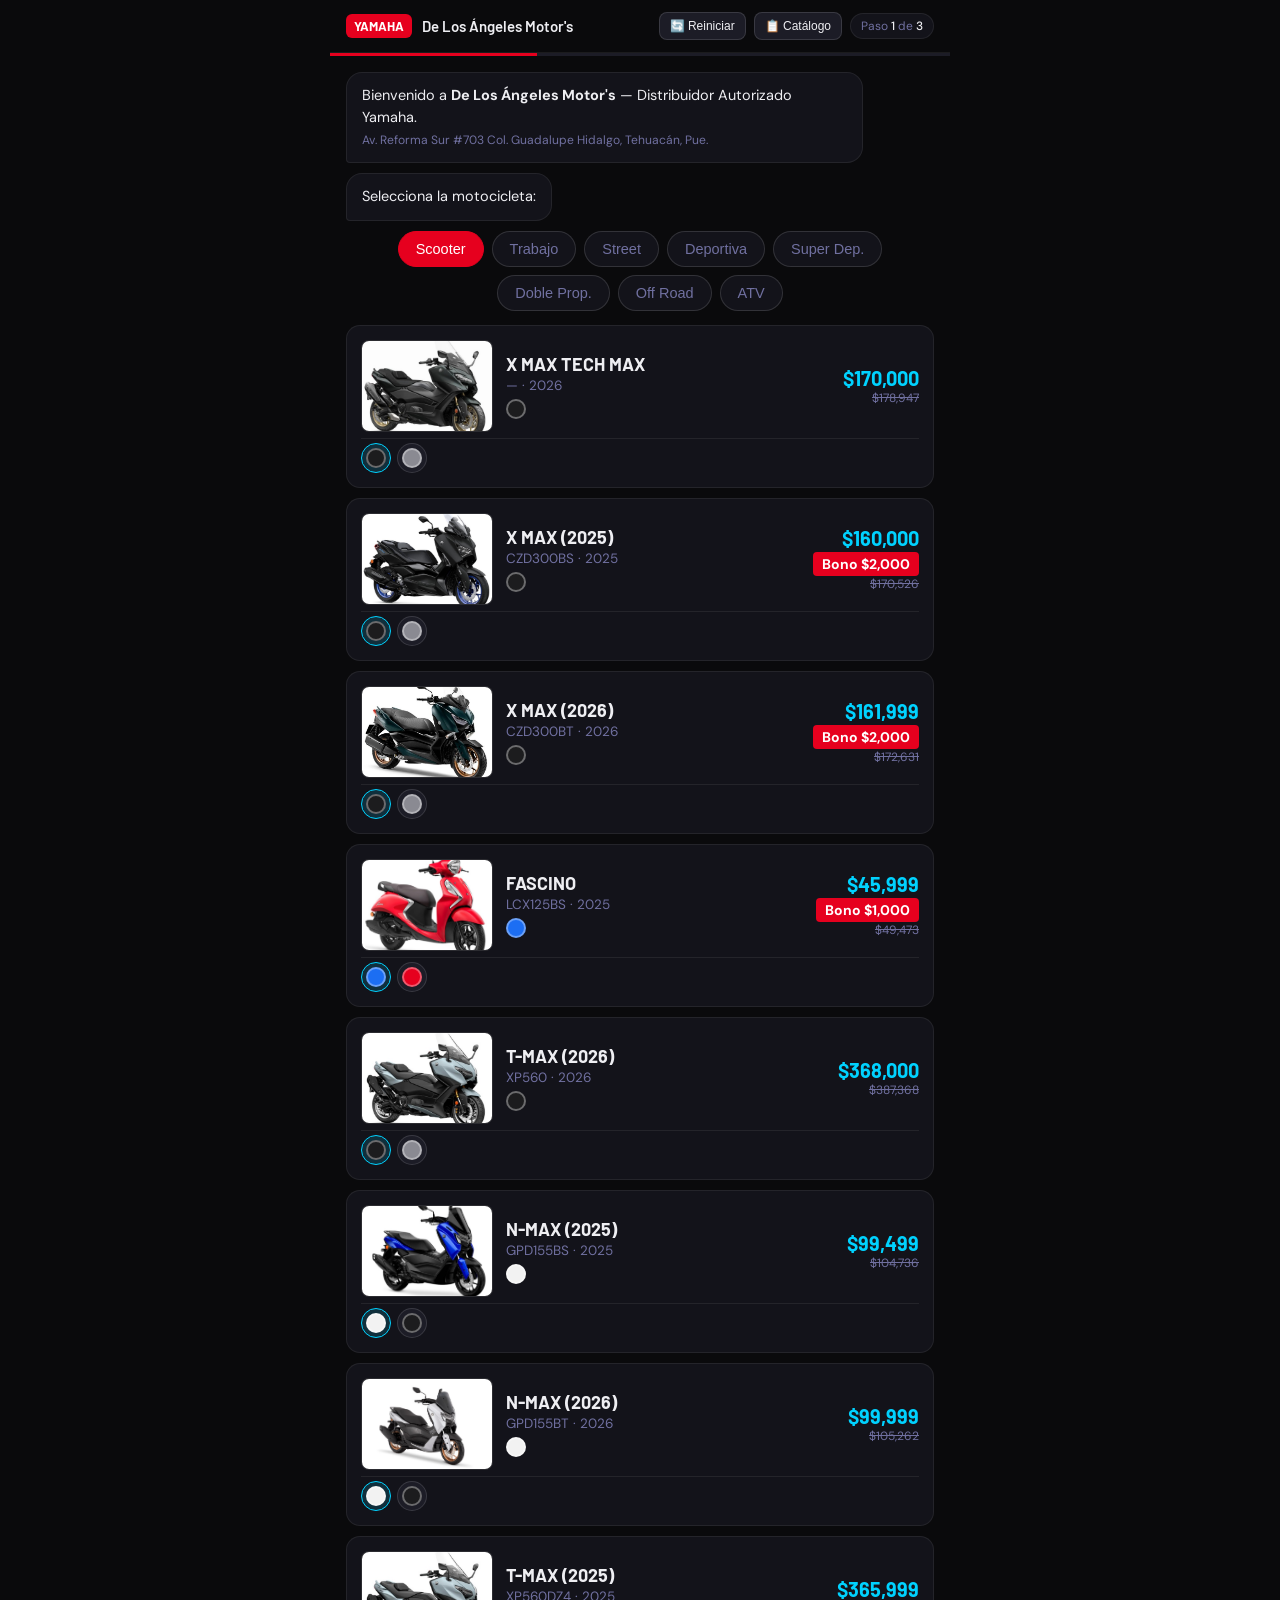
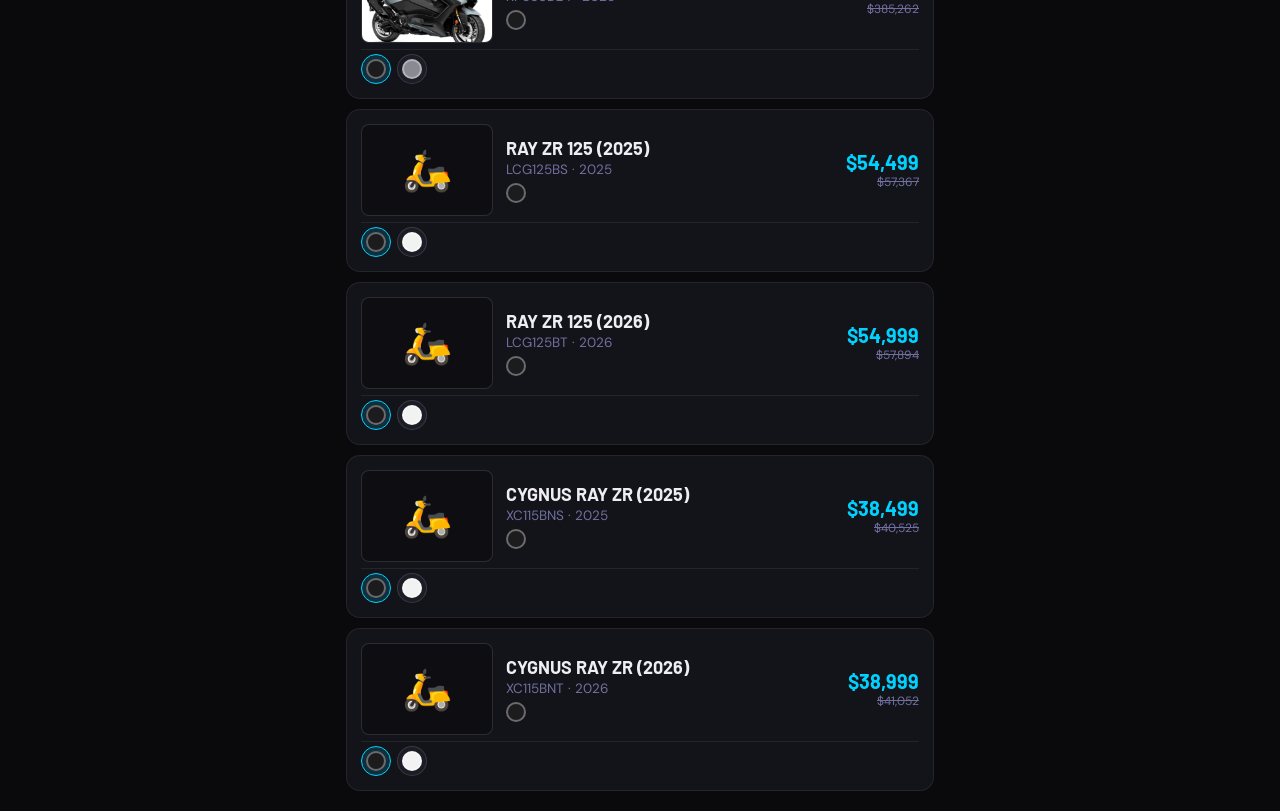
==== index.html @ f046352e "Add files via upload" ====
<!DOCTYPE html>
<html lang="es">
<head>
  <meta charset="UTF-8">
  <meta name="viewport" content="width=device-width, initial-scale=1.0, maximum-scale=1.0">
  <title>Yamaha — De Los Ángeles Motor's</title>
  <link href="https://fonts.googleapis.com/css2?family=DM+Sans:ital,wght@0,300;0,400;0,500;0,600;1,400&family=Barlow:wght@500;600;700;800&display=swap" rel="stylesheet">
  <link rel="stylesheet" href="css/estilos.css">
</head>
<body>
<div id="app">
  <div class="header">
    <div class="logo-wrap">
      <div class="logo-y">YAMAHA</div>
      <div class="logo-text">De Los Ángeles Motor's</div>
    </div>
    <div class="header-actions">
      <button class="btn-icon" onclick="reiniciar()" title="Reiniciar cotización">🔄 Reiniciar</button>
      <button class="btn-icon" onclick="abrirCatalogo()" title="Catálogo (próximamente)">📋 Catálogo</button>
      <div class="step-pill">Paso <span id="stepLabel">1</span> de <span id="stepTotal">3</span></div>
    </div>
  </div>
  <div class="progress-bar-wrap"><div class="progress-bar" id="progressBar" style="width:33%"></div></div>
  <div class="chat" id="chat"></div>
  <div class="input-area" id="inputArea" style="display:none">
    <div class="input-wrap">
      <input type="text" id="userInput" placeholder="Escribe aquí..." autocomplete="off">
    </div>
    <button class="send-btn" onclick="handleSend()">
      <svg viewBox="0 0 24 24"><path d="M2 21l21-9L2 3v7l15 2-15 2z"/></svg>
    </button>
  </div>
</div>

<!-- MODAL DE IMPRESIÓN -->
<div class="modal-overlay" id="modalImpresion">
  <div class="modal-container">
    <div class="modal-head">
      <div class="modal-title">Previsualización de Cotización</div>
      <button class="modal-close" onclick="cerrarModal('modalImpresion')">✕</button>
    </div>
    <div class="modal-body" id="printAreaContainer"></div>
    <div class="modal-actions">
      <button class="btn-primary" onclick="ejecutarImpresion()">🖨️ Imprimir</button>
      <button class="btn-primary btn-secondary" onclick="compartirDoc()">📲 Compartir</button>
    </div>
  </div>
</div>

<!-- SCRIPTS (en el orden correcto) -->
<script src="js/datos.js"></script>
<script src="js/funciones.js"></script>
<script src="js/vista.js"></script>
<script src="js/impresion.js"></script>
<script src="js/flujo.js"></script>

</body>
</html>
---- css/estilos.css ----
/* ═══════════════════════════════════════════════
   ESTILOS.CSS — De Los Ángeles Motor's Yamaha
   (con colores, bonos, tarjetas mejoradas)
   ═══════════════════════════════════════════════ */

:root {
  --bg: #0a0a0c;
  --surface: #13131a;
  --surface2: #1c1c26;
  --border: rgba(255, 255, 255, 0.07);
  --border2: rgba(255, 255, 255, 0.13);
  --accent: #1c6ef3;
  --yamaha-red: #e6001e;
  --green: #00d2ff;
  --green-soft: rgba(0, 210, 255, 0.12);
  --text: #eeeef2;
  --muted: #7070a0;
  --r: 14px;
  --max-width: 620px; /* Ensanchado para aprovechar mejor el tamaño de letra */
}

* {
  box-sizing: border-box;
  margin: 0;
  padding: 0;
  -webkit-tap-highlight-color: transparent;
}

body {
  font-family: 'DM Sans', sans-serif;
  background: var(--bg);
  color: var(--text);
  min-height: 100vh;
  display: flex;
  justify-content: center;
}

#app {
  width: 100%;
  max-width: var(--max-width);
  min-height: 100vh;
  display: flex;
  flex-direction: column;
  position: relative;
}

/* ── HEADER ── */
.header {
  padding: 12px 16px;
  display: flex;
  align-items: center;
  justify-content: space-between;
  background: var(--bg);
  border-bottom: 1px solid var(--border);
  position: sticky;
  top: 0;
  z-index: 20;
}

.logo-wrap {
  display: flex;
  align-items: center;
  gap: 10px;
}

.logo-y {
  background: var(--yamaha-red);
  color: white;
  font-family: 'Barlow', sans-serif;
  font-weight: 700;
  font-size: 13px;
  padding: 4px 8px;
  border-radius: 6px;
}

.logo-text {
  font-family: 'Barlow', sans-serif;
  font-weight: 600;
  font-size: 15px;
}

.header-actions {
  display: flex;
  align-items: center;
  gap: 8px;
}

.btn-icon {
  background: var(--surface2);
  border: 1px solid var(--border2);
  color: var(--text);
  border-radius: 8px;
  padding: 6px 10px;
  font-size: 12px;
  cursor: pointer;
  transition: all 0.15s;
}
.btn-icon:hover {
  border-color: var(--yamaha-red);
}

.step-pill {
  font-size: 12px;
  color: var(--muted);
  background: var(--surface);
  border: 1px solid var(--border);
  border-radius: 20px;
  padding: 4px 10px;
}
.step-pill span {
  color: var(--text);
  font-weight: 500;
}

.progress-bar-wrap {
  height: 3px;
  background: var(--surface2);
}
.progress-bar {
  height: 100%;
  background: var(--yamaha-red);
  transition: width 0.4s ease;
}

/* ── CHAT Y BURBUJAS ── */
.chat {
  flex: 1;
  padding: 16px;
  display: flex;
  flex-direction: column;
  gap: 10px;
  overflow-y: auto;
  padding-bottom: 20px;
}

.bubble {
  max-width: 88%;
  padding: 12px 15px;
  border-radius: 16px;
  font-size: 14.5px;
  line-height: 1.5;
  animation: pop 0.2s cubic-bezier(0.34, 1.56, 0.64, 1) both;
}

@keyframes pop {
  from {
    opacity: 0;
    transform: scale(0.92) translateY(6px);
  }
  to {
    opacity: 1;
    transform: none;
  }
}

.bubble.agent {
  background: var(--surface);
  border: 1px solid var(--border);
  border-bottom-left-radius: 4px;
  align-self: flex-start;
}
.bubble.user {
  background: var(--accent);
  color: #fff;
  border-bottom-right-radius: 4px;
  align-self: flex-end;
}
.bubble.sys {
  background: transparent;
  border: 1px solid var(--border);
  color: var(--muted);
  font-size: 12px;
  text-align: center;
  align-self: center;
  border-radius: 8px;
  padding: 5px 12px;
  max-width: 92%;
}

/* ── ANIMACIÓN DE ESCRITURA ── */
.typing {
  display: flex;
  gap: 4px;
  align-items: center;
  padding: 10px 14px;
  background: var(--surface);
  border: 1px solid var(--border);
  border-radius: 16px;
  border-bottom-left-radius: 4px;
  width: fit-content;
}
.typing span {
  width: 5px;
  height: 5px;
  background: var(--muted);
  border-radius: 50%;
  animation: tb 1.2s ease infinite;
}
.typing span:nth-child(2) {
  animation-delay: 0.2s;
}
.typing span:nth-child(3) {
  animation-delay: 0.4s;
}
@keyframes tb {
  0%,
  60%,
  100% {
    transform: translateY(0);
  }
  30% {
    transform: translateY(-5px);
  }
}

/* ── WIDGETS ── */
.widget {
  width: 100%;
  animation: pop 0.25s ease both;
}

/* ── CATÁLOGO / CATEGORÍAS ── */
.cat-scroll {
  display: flex;
  flex-wrap: wrap;
  justify-content: center;
  gap: 8px;
  padding-bottom: 4px;
}

.cat-btn {
  flex: 0 0 auto;
  padding: 9px 17px;
  border-radius: 20px;
  font-size: 14.5px;
  font-weight: 500;
  border: 1px solid var(--border2);
  background: var(--surface);
  color: var(--muted);
  cursor: pointer;
  transition: all 0.15s;
  white-space: nowrap;
}
.cat-btn.active {
  background: var(--yamaha-red);
  border-color: var(--yamaha-red);
  color: #fff;
}
.cat-btn:hover {
  border-color: var(--accent);
}

/* ── LISTA DE MOTOS (1 columna, tarjetas horizontales) ── */
.moto-list {
  display: flex;
  flex-direction: column;
  gap: 10px;
  margin-top: 10px;
}

/* ── TARJETA DE MOTOCICLETA ── */
.moto-card {
  background: var(--surface);
  border: 1px solid var(--border);
  border-radius: var(--r);
  padding: 14px;
  cursor: pointer;
  transition: all 0.15s;
  position: relative;
  overflow: hidden;
}
.moto-card:hover {
  border-color: var(--green);
}
.moto-card:active {
  border-color: var(--green);
  transform: scale(0.99);
}
.moto-card.selected {
  border-color: var(--yamaha-red);
  background: rgba(230, 0, 30, 0.08);
}

/* Cabecera de la tarjeta (imagen + info + precio) */
.moto-card-header {
  display: flex;
  align-items: center;
  gap: 13px;
}

.moto-img-container {
  width: 132px;
  height: 92px;
  border-radius: 8px;
  background: #0d0d12;
  display: flex;
  align-items: center;
  justify-content: center;
  overflow: hidden;
  flex-shrink: 0;
  border: 1px solid var(--border2);
}
.moto-img-container img {
  width: 100%;
  height: 100%;
  object-fit: cover;
  object-position: center;
}
.moto-icon-fallback {
  font-size: 40px;
}

.moto-body {
  flex: 1;
  min-width: 0;
}
.moto-name {
  font-family: 'Barlow', sans-serif;
  font-weight: 700;
  font-size: 18px;
  color: var(--text);
  white-space: nowrap;
  overflow: hidden;
  text-overflow: ellipsis;
}
.moto-sub {
  font-size: 13.5px;
  color: var(--muted);
  margin-top: 2px;
}

.moto-price-col {
  display: flex;
  flex-direction: column;
  align-items: flex-end;
  flex-shrink: 0;
}
.moto-price {
  font-family: 'Barlow', sans-serif;
  font-weight: 700;
  font-size: 20px;
  color: var(--green) !important;
}
.moto-price-orig {
  font-size: 12px;
  color: var(--muted);
  text-decoration: line-through;
}
.bono-tag {
  font-size: 14px;
  color: #ffffff;
  background: var(--yamaha-red);
  padding: 3px 9px;
  border-radius: 4px;
  font-weight: 700;
  margin-top: 2px;
  white-space: nowrap;
  display: inline-block;
}

/* ── SELECTOR DE COLORES ── */
.color-pills {
  display: flex;
  gap: 6px;
  align-items: center;
  flex-wrap: wrap;
  padding-top: 4px;
  border-top: 1px solid var(--border);
  margin-top: 6px;
}
.color-pill {
  padding: 4px;
  border-radius: 50%;
  background: var(--surface2);
  border: 1px solid var(--border2);
  cursor: pointer;
  transition: all 0.12s;
  display: inline-flex;
  align-items: center;
  justify-content: center;
}
.color-pill.active {
  background: rgba(0, 210, 255, 0.15);
  color: var(--green);
  border-color: var(--green);
  font-weight: 600;
}

/* ── OPCIONES (botones grandes) ── */
.opts {
  display: flex;
  flex-direction: column;
  gap: 8px;
}
.opt-btn {
  background: var(--surface);
  border: 1px solid var(--border2);
  border-radius: var(--r);
  padding: 13px 15px;
  color: var(--text);
  font-size: 14.5px;
  cursor: pointer;
  display: flex;
  align-items: center;
  gap: 10px;
  text-align: left;
  transition: all 0.15s;
}
.opt-btn:hover {
  border-color: var(--accent);
}
.opt-btn:active {
  background: var(--surface2);
}
.opt-btn:disabled {
  opacity: 0.4;
  pointer-events: none;
}
.opt-icon {
  font-size: 18px;
  width: 34px;
  height: 34px;
  background: var(--surface2);
  border-radius: 8px;
  display: flex;
  align-items: center;
  justify-content: center;
  flex-shrink: 0;
}

/* ── COTIZACIÓN (resumen) ── */
.cot {
  background: var(--surface);
  border: 1px solid var(--border);
  border-radius: var(--r);
  overflow: hidden;
}
.cot-head {
  background: var(--yamaha-red);
  padding: 10px 14px;
  font-family: 'Barlow', sans-serif;
  font-weight: 600;
  font-size: 15px;
}
.cot-body {
  padding: 10px 14px;
}
.cot-row {
  display: flex;
  justify-content: space-between;
  align-items: center;
  padding: 7px 0;
  border-bottom: 1px solid var(--border);
  font-size: 13.5px;
}
.cot-row:last-child {
  border-bottom: none;
}
.cot-label {
  color: var(--muted);
}
.cot-val {
  font-weight: 500;
}
.cot-val.green {
  color: var(--green) !important;
}
.cot-val.blue {
  color: #60a5fa;
}

/* ── FORMULARIO / CAMPOS ── */
.field-wrap {
  background: var(--surface);
  border: 1px solid var(--border2);
  border-radius: var(--r);
  padding: 12px 14px;
  display: flex;
  flex-direction: column;
  gap: 10px;
}
.field-item {
  display: flex;
  flex-direction: column;
  gap: 4px;
}
.field-label {
  font-size: 11px;
  color: var(--muted);
  text-transform: uppercase;
  letter-spacing: 0.5px;
}
.field-input {
  background: var(--surface2);
  border: 1px solid var(--border2);
  border-radius: 8px;
  padding: 8px 10px;
  color: var(--text);
  font-size: 14.5px;
  outline: none;
  width: 100%;
}
.field-input:focus {
  border-color: var(--accent);
}

/* ── BOTÓN PRIMARIO ── */
.btn-primary {
  width: 100%;
  background: var(--yamaha-red);
  color: white;
  border: none;
  border-radius: var(--r);
  padding: 13px;
  font-size: 15px;
  font-weight: 500;
  cursor: pointer;
  transition: all 0.15s;
}
.btn-primary:active {
  opacity: 0.85;
  transform: scale(0.99);
}
.btn-secondary {
  background: var(--surface2) !important;
  color: var(--text) !important;
  border: 1px solid var(--border2) !important;
}

/* ── INPUT DE TEXTO ── */
.input-area {
  padding: 10px 14px 20px;
  background: var(--bg);
  border-top: 1px solid var(--border);
  display: flex;
  gap: 8px;
  align-items: center;
}
.input-wrap {
  flex: 1;
  background: var(--surface);
  border: 1px solid var(--border2);
  border-radius: 24px;
  display: flex;
  align-items: center;
  padding: 8px 14px;
}
.input-wrap input {
  flex: 1;
  background: none;
  border: none;
  outline: none;
  color: var(--text);
  font-size: 13px;
}
.send-btn {
  width: 36px;
  height: 36px;
  border-radius: 50%;
  background: var(--yamaha-red);
  border: none;
  cursor: pointer;
  display: flex;
  align-items: center;
  justify-content: center;
  flex-shrink: 0;
}
.send-btn svg {
  width: 15px;
  height: 15px;
  fill: white;
}

/* ── MODAL ── */
.modal-overlay {
  position: fixed;
  inset: 0;
  background: rgba(0, 0, 0, 0.85);
  backdrop-filter: blur(4px);
  z-index: 999;
  display: none;
  align-items: center;
  justify-content: center;
  padding: 12px;
}
.modal-overlay.active {
  display: flex;
}
.modal-container {
  background: var(--surface);
  border: 1px solid var(--border2);
  border-radius: 16px;
  width: 100%;
  max-width: 540px;
  max-height: 92vh;
  display: flex;
  flex-direction: column;
  overflow: hidden;
}
.modal-head {
  padding: 12px 16px;
  border-bottom: 1px solid var(--border);
  display: flex;
  justify-content: space-between;
  align-items: center;
}
.modal-title {
  font-family: 'Barlow', sans-serif;
  font-weight: 600;
  font-size: 15px;
}
.modal-close {
  background: none;
  border: none;
  color: var(--muted);
  font-size: 20px;
  cursor: pointer;
}
.modal-body {
  padding: 14px;
  overflow-y: auto;
  flex: 1;
}
.modal-actions {
  padding: 10px 14px;
  border-top: 1px solid var(--border);
  display: flex;
  gap: 8px;
}

/* ── HOJA DE IMPRESIÓN (tamaño carta) ── */
.print-paper {
  background: white;
  color: #111;
  padding: 12mm 18mm;
  margin: 0 auto;
  width: 100%;
  max-width: 216mm;
  font-family: Arial, Helvetica, sans-serif;
  box-sizing: border-box;
  border-radius: 4px;
  font-size: 9pt;
  line-height: 1.4;
}

/* Estilos para la impresión */
@page {
  size: letter portrait;
  margin: 1.2cm 1.8cm;
}
@media print {
  body {
    background: white !important;
    color: black !important;
  }
  #app,
  .modal-overlay .modal-head,
  .modal-actions,
  .input-area {
    display: none !important;
  }
  .modal-overlay {
    position: static !important;
    inset: auto !important;
    background: none !important;
    display: block !important;
    padding: 0 !important;
  }
  .modal-container {
    border: none !important;
    max-width: 100% !important;
    max-height: none !important;
    border-radius: 0 !important;
    overflow: visible !important;
  }
  .modal-body {
    padding: 0 !important;
    overflow: visible !important;
  }
  .print-paper {
    width: 100% !important;
    max-width: 100% !important;
    padding: 0 !important;
    margin: 0 !important;
    max-height: 255mm !important;
    overflow: hidden !important;
    page-break-after: avoid !important;
    page-break-inside: avoid !important;
  }
}
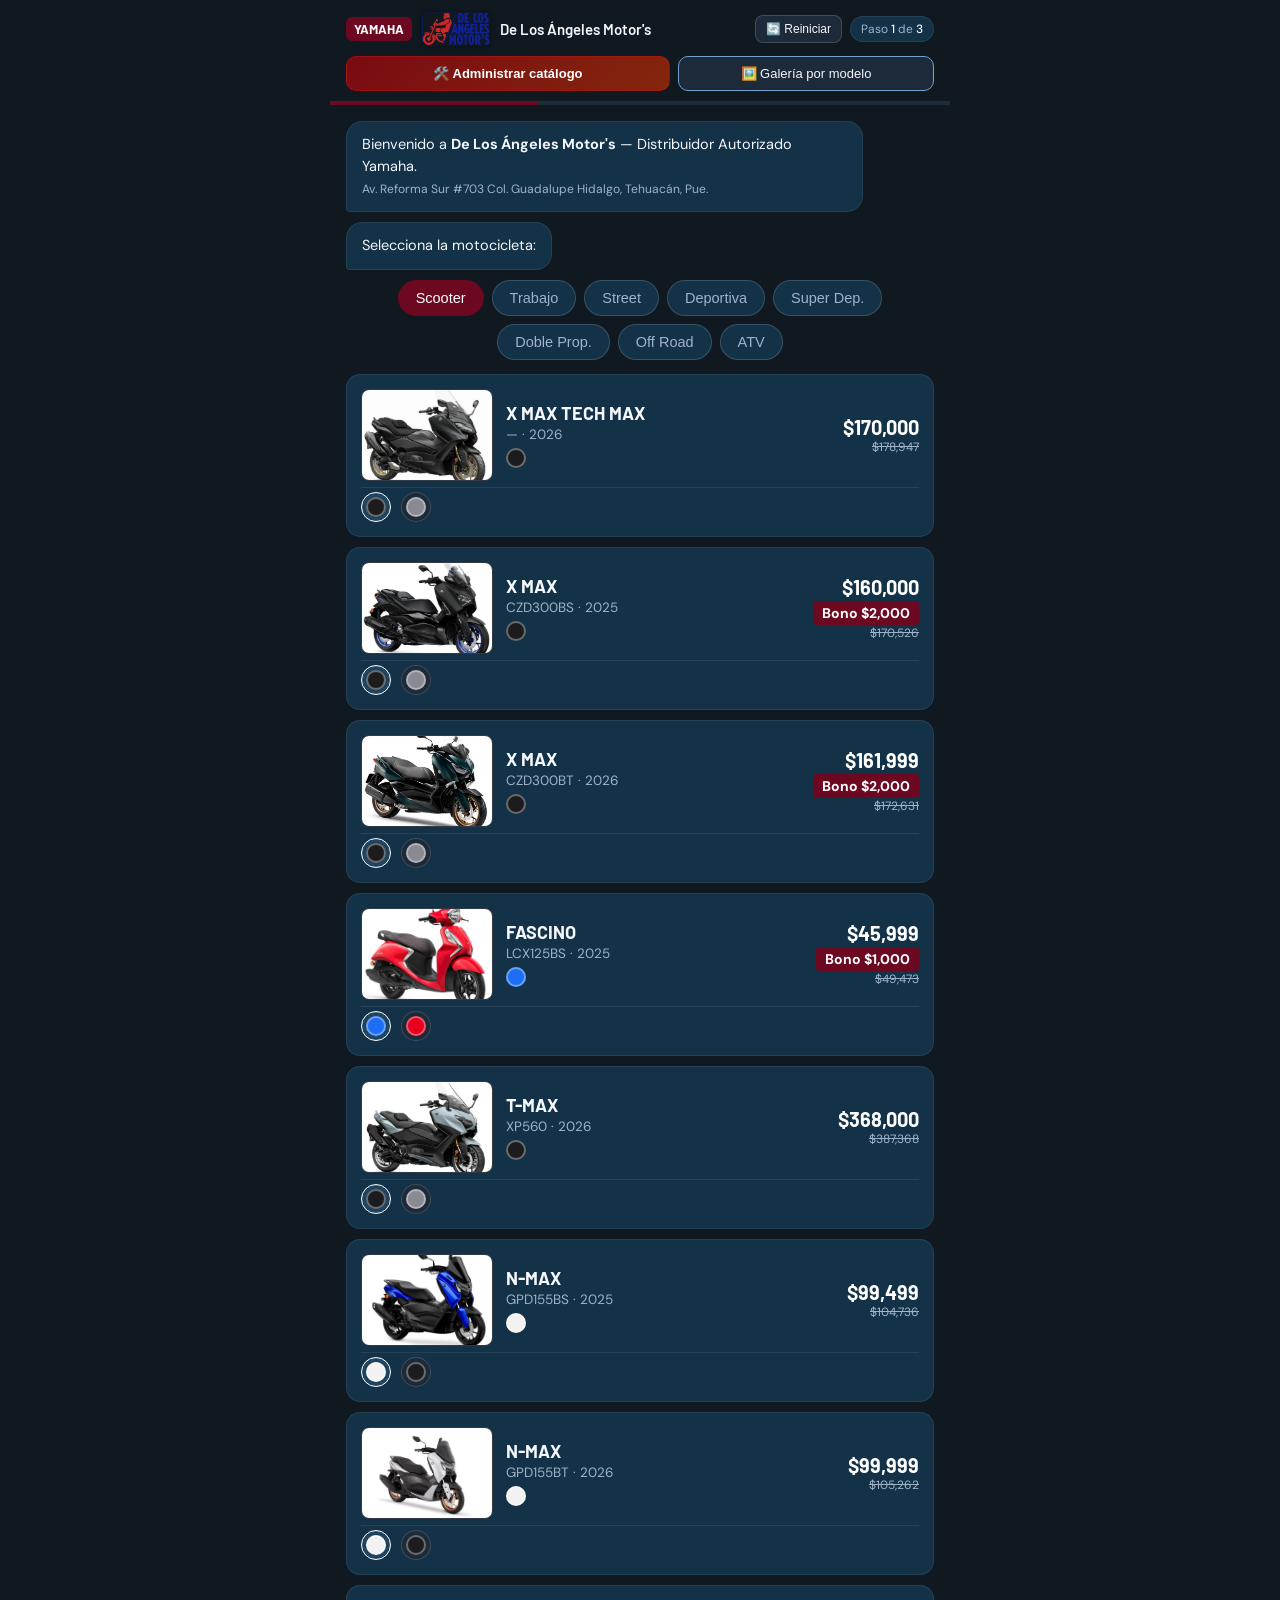
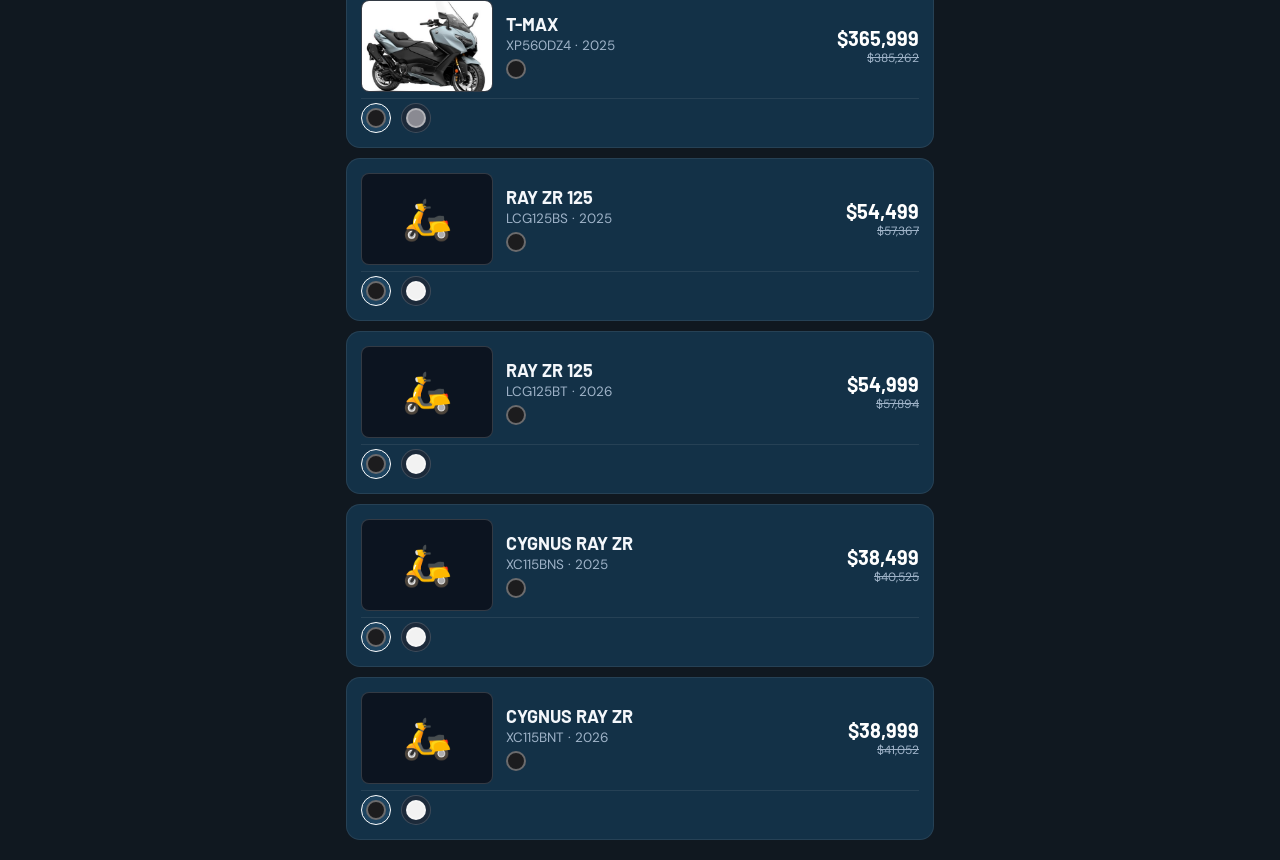
==== commit 7896e054: "Add files via upload" ====
--- a/index.html
+++ b/index.html
@@ -10,14 +10,20 @@
 <body>
 <div id="app">
   <div class="header">
-    <div class="logo-wrap">
-      <div class="logo-y">YAMAHA</div>
-      <div class="logo-text">De Los Ángeles Motor's</div>
+    <div class="header-top">
+      <div class="logo-wrap">
+        <div class="logo-y">YAMAHA</div>
+        <img src="img/logos/logo2.png" alt="De Los Ángeles Motor's" class="logo-img">
+        <div class="logo-text">De Los Ángeles Motor's</div>
+      </div>
+      <div class="header-actions">
+        <button class="btn-icon" onclick="reiniciar()" title="Reiniciar cotización">🔄 Reiniciar</button>
+        <div class="step-pill">Paso <span id="stepLabel">1</span> de <span id="stepTotal">3</span></div>
+      </div>
     </div>
-    <div class="header-actions">
-      <button class="btn-icon" onclick="reiniciar()" title="Reiniciar cotización">🔄 Reiniciar</button>
-      <button class="btn-icon" onclick="abrirCatalogo()" title="Catálogo (próximamente)">📋 Catálogo</button>
-      <div class="step-pill">Paso <span id="stepLabel">1</span> de <span id="stepTotal">3</span></div>
+    <div class="header-actions-row">
+      <button class="btn-admin" onclick="abrirAdminCatalogo()" title="Administrar catálogo">🛠️ Administrar catálogo</button>
+      <button class="btn-gallery" onclick="abrirGaleria()" title="Galería por modelo">🖼️ Galería por modelo</button>
     </div>
   </div>
   <div class="progress-bar-wrap"><div class="progress-bar" id="progressBar" style="width:33%"></div></div>
@@ -47,8 +53,47 @@
   </div>
 </div>
 
+<!-- MODAL DE ADMINISTRAR CATÁLOGO -->
+<div class="modal-overlay" id="modalAdmin">
+  <div class="modal-container">
+    <div class="modal-head">
+      <div class="modal-title">Administrar catálogo</div>
+      <button class="modal-close" onclick="cerrarModal('modalAdmin')">✕</button>
+    </div>
+    <div class="modal-body" id="adminBodyContainer"></div>
+  </div>
+</div>
+
+<!-- MODAL DE EDICIÓN DE UNA MOTO (se abre sobre el de arriba) -->
+<div class="modal-overlay modal-stacked" id="modalEditarMoto">
+  <div class="modal-container" style="max-width:420px;">
+    <div class="modal-head">
+      <div class="modal-title" id="modalEditarMotoTitulo">Editar motocicleta</div>
+      <button class="modal-close" onclick="cerrarModal('modalEditarMoto')">✕</button>
+    </div>
+    <div class="modal-body" id="editMotoBody"></div>
+    <div class="modal-actions">
+      <button class="btn-primary" onclick="guardarEdicionMoto()">Guardar cambios</button>
+      <button class="btn-primary btn-secondary" onclick="cerrarModal('modalEditarMoto')">Cancelar</button>
+    </div>
+  </div>
+</div>
+
+<!-- MODAL DE GALERÍA POR MODELO -->
+<div class="modal-overlay" id="modalGaleria">
+  <div class="modal-container">
+    <div class="modal-head">
+      <div class="modal-title">Galería por modelo</div>
+      <button class="modal-close" onclick="cerrarModal('modalGaleria')">✕</button>
+    </div>
+    <div class="modal-body" id="galeriaBodyContainer"></div>
+  </div>
+</div>
+
 <!-- SCRIPTS (en el orden correcto) -->
 <script src="js/datos.js"></script>
+<script src="js/catalogo-admin.js"></script>
+<script src="js/galeria.js"></script>
 <script src="js/funciones.js"></script>
 <script src="js/vista.js"></script>
 <script src="js/impresion.js"></script>
--- a/css/estilos.css
+++ b/css/estilos.css
@@ -4,19 +4,23 @@
    ═══════════════════════════════════════════════ */
 
 :root {
-  --bg: #0a0a0c;
-  --surface: #13131a;
-  --surface2: #1c1c26;
-  --border: rgba(255, 255, 255, 0.07);
-  --border2: rgba(255, 255, 255, 0.13);
-  --accent: #1c6ef3;
-  --yamaha-red: #e6001e;
-  --green: #00d2ff;
-  --green-soft: rgba(0, 210, 255, 0.12);
-  --text: #eeeef2;
-  --muted: #7070a0;
+  /* ── Paleta oscura y elegante ── */
+  --bg: #101820;              /* fondo base */
+  --surface: #133147;         /* paneles, tarjetas, burbujas */
+  --surface2: #1C2A3A;        /* superficies secundarias: inputs, pills, header actions */
+  --border: rgba(255, 255, 255, 0.08);
+  --border2: rgba(255, 255, 255, 0.16);
+  --accent: #73a1d0;          /* azul profundo — color secundario */
+  --accent-light: #76b5ca;    /* variante viva del azul profundo (hover / focus) */
+  --yamaha-red: #6c0920;      /* rojo Yamaha — acento de marca (logos, etiquetas, bordes) */
+  --btn-red-a: #7A0B12;       /* rojo oscurecido exclusivo del botón "Administrar catálogo" */
+  --btn-red-b: #84260d;
+  --green: #ffffff;           /* azul elegante para precios/aciertos — sin efecto neón */
+  --green-soft: rgba(87, 166, 222, 0.16);
+  --text: #F4F7FB;            /* texto principal, más blanco */
+  --muted: #9FB3C8;           /* gris azulado más visible que antes */
   --r: 14px;
-  --max-width: 620px; /* Ensanchado para aprovechar mejor el tamaño de letra */
+  --max-width: 620px;
 }
 
 * {
@@ -26,19 +30,26 @@
   -webkit-tap-highlight-color: transparent;
 }
 
+html {
+  overflow-x: hidden;
+}
+
 body {
   font-family: 'DM Sans', sans-serif;
   background: var(--bg);
   color: var(--text);
   min-height: 100vh;
+  min-height: 100dvh; /* usa la altura visible real en tablets/celulares (evita que la barra del navegador tape contenido) */
   display: flex;
   justify-content: center;
+  overflow-x: hidden;
 }
 
 #app {
   width: 100%;
   max-width: var(--max-width);
   min-height: 100vh;
+  min-height: 100dvh;
   display: flex;
   flex-direction: column;
   position: relative;
@@ -46,10 +57,10 @@
 
 /* ── HEADER ── */
 .header {
-  padding: 12px 16px;
-  display: flex;
-  align-items: center;
-  justify-content: space-between;
+  padding: 12px 16px 10px;
+  display: flex;
+  flex-direction: column;
+  gap: 10px;
   background: var(--bg);
   border-bottom: 1px solid var(--border);
   position: sticky;
@@ -57,10 +68,23 @@
   z-index: 20;
 }
 
+.header-top {
+  display: flex;
+  align-items: center;
+  justify-content: space-between;
+}
+
+/* Fila inferior del header: botones de administración/galería */
+.header-actions-row {
+  display: flex;
+  gap: 8px;
+}
+
 .logo-wrap {
   display: flex;
   align-items: center;
   gap: 10px;
+  flex-wrap: wrap;
 }
 
 .logo-y {
@@ -73,6 +97,14 @@
   border-radius: 6px;
 }
 
+.logo-img {
+  height: 34px;
+  width: auto;
+  display: block;
+  border-radius: 5px;
+  box-shadow: 0 1px 5px rgba(0,0,0,0.35);
+}
+
 .logo-text {
   font-family: 'Barlow', sans-serif;
   font-weight: 600;
@@ -97,6 +129,74 @@
 }
 .btn-icon:hover {
   border-color: var(--yamaha-red);
+}
+
+/* Botón "Administrar catálogo" — más ancho y con jerarquía visual propia */
+.btn-admin {
+  flex: 1.3;
+  display: flex;
+  align-items: center;
+  justify-content: center;
+  gap: 7px;
+  background: linear-gradient(135deg, var(--btn-red-a), var(--btn-red-b));
+  border: 1px solid rgba(221, 9, 22, 0.35);
+  color: #fff;
+  border-radius: 10px;
+  padding: 9px 14px;
+  font-size: 13px;
+  font-weight: 700;
+  cursor: pointer;
+  transition: all 0.15s;
+  white-space: nowrap;
+}
+.btn-admin:hover {
+  filter: brightness(1.08);
+}
+.btn-admin:active {
+  transform: scale(0.98);
+}
+
+/* Botón "Galería por modelo" — secundario, en azul profundo */
+.btn-gallery {
+  flex: 1;
+  display: flex;
+  align-items: center;
+  justify-content: center;
+  gap: 7px;
+  background: var(--surface2);
+  border: 1px solid var(--accent);
+  color: var(--text);
+  border-radius: 10px;
+  padding: 9px 14px;
+  font-size: 13px;
+  font-weight: 500;
+  cursor: pointer;
+  transition: all 0.15s;
+  white-space: nowrap;
+}
+.btn-gallery:hover {
+  border-color: var(--accent-light);
+  background: rgba(46, 92, 143, 0.18);
+}
+.btn-gallery:active {
+  transform: scale(0.98);
+}
+
+#catZone.locked,
+#listZone.locked {
+  opacity: 0.45;
+  pointer-events: none;
+  filter: grayscale(0.4);
+}
+.catalog-locked-banner {
+  background: var(--surface2);
+  border: 1px dashed var(--border2);
+  border-radius: 10px;
+  padding: 8px 12px;
+  font-size: 12px;
+  color: var(--muted);
+  text-align: center;
+  margin-top: 8px;
 }
 
 .step-pill {
@@ -278,7 +378,7 @@
 }
 .moto-card.selected {
   border-color: var(--yamaha-red);
-  background: rgba(230, 0, 30, 0.08);
+  background: rgba(221, 9, 22, 0.09);
 }
 
 /* Cabecera de la tarjeta (imagen + info + precio) */
@@ -292,7 +392,7 @@
   width: 132px;
   height: 92px;
   border-radius: 8px;
-  background: #0d0d12;
+  background: #0c1420;
   display: flex;
   align-items: center;
   justify-content: center;
@@ -361,7 +461,8 @@
 /* ── SELECTOR DE COLORES ── */
 .color-pills {
   display: flex;
-  gap: 6px;
+  gap: 10px;
+  row-gap: 8px;
   align-items: center;
   flex-wrap: wrap;
   padding-top: 4px;
@@ -378,9 +479,10 @@
   display: inline-flex;
   align-items: center;
   justify-content: center;
+  flex-shrink: 0;
 }
 .color-pill.active {
-  background: rgba(0, 210, 255, 0.15);
+  background: var(--green-soft);
   color: var(--green);
   border-color: var(--green);
   font-weight: 600;
@@ -466,7 +568,7 @@
   color: var(--green) !important;
 }
 .cot-val.blue {
-  color: #60a5fa;
+  color: var(--accent-light);
 }
 
 /* ── FORMULARIO / CAMPOS ── */
@@ -487,6 +589,7 @@
 .field-label {
   font-size: 11px;
   color: var(--muted);
+  font-weight: 600;
   text-transform: uppercase;
   letter-spacing: 0.5px;
 }
@@ -583,6 +686,11 @@
   justify-content: center;
   padding: 12px;
 }
+/* Modal secundario (ej. editar una moto) que se apila sobre otro modal ya abierto */
+.modal-overlay.modal-stacked {
+  z-index: 1050;
+  background: rgba(0, 0, 0, 0.55);
+}
 .modal-overlay.active {
   display: flex;
 }
@@ -593,6 +701,7 @@
   width: 100%;
   max-width: 540px;
   max-height: 92vh;
+  max-height: 92dvh;
   display: flex;
   flex-direction: column;
   overflow: hidden;
@@ -626,6 +735,154 @@
   border-top: 1px solid var(--border);
   display: flex;
   gap: 8px;
+}
+
+/* ── ADMINISTRAR CATÁLOGO ── */
+.admin-gate {
+  display: flex;
+  flex-direction: column;
+  align-items: center;
+  text-align: center;
+  gap: 12px;
+  padding: 18px 6px 8px;
+}
+.admin-gate-icon {
+  width: 54px;
+  height: 54px;
+  border-radius: 50%;
+  background: var(--surface2);
+  border: 1px solid var(--border2);
+  display: flex;
+  align-items: center;
+  justify-content: center;
+  font-size: 24px;
+}
+.admin-gate-title {
+  font-family: 'Barlow', sans-serif;
+  font-weight: 700;
+  font-size: 16px;
+}
+.admin-gate-sub {
+  font-size: 12.5px;
+  color: var(--muted);
+  max-width: 320px;
+}
+.admin-error {
+  font-size: 12px;
+  color: var(--yamaha-red);
+  min-height: 14px;
+}
+
+.admin-cats {
+  display: flex;
+  flex-wrap: wrap;
+  gap: 6px;
+  margin-bottom: 12px;
+}
+.admin-cat-btn {
+  padding: 6px 12px;
+  border-radius: 16px;
+  font-size: 12.5px;
+  border: 1px solid var(--border2);
+  background: var(--surface2);
+  color: var(--muted);
+  cursor: pointer;
+}
+.admin-cat-btn.active {
+  background: var(--accent);
+  border-color: var(--accent);
+  color: #fff;
+}
+
+.admin-item {
+  background: var(--surface2);
+  border: 1px solid var(--border2);
+  border-radius: 10px;
+  padding: 10px 12px;
+  margin-bottom: 8px;
+}
+.admin-item-row {
+  display: flex;
+  align-items: center;
+  justify-content: space-between;
+  gap: 10px;
+}
+.admin-item-name {
+  font-weight: 600;
+  font-size: 13.5px;
+}
+.admin-item-sub {
+  font-size: 11.5px;
+  color: var(--muted);
+  margin-top: 2px;
+}
+.admin-item-actions {
+  display: flex;
+  gap: 6px;
+  flex-shrink: 0;
+}
+.admin-mini-btn {
+  border: 1px solid var(--border2);
+  background: var(--surface);
+  color: var(--text);
+  border-radius: 8px;
+  padding: 6px 9px;
+  font-size: 12px;
+  cursor: pointer;
+}
+.admin-mini-btn.danger {
+  border-color: rgba(221, 9, 22, 0.45);
+  color: #ff6a6a;
+}
+.admin-mini-btn:hover {
+  border-color: var(--accent-light);
+}
+
+/* Modal de edición de moto (apilado sobre "Administrar catálogo") */
+.admin-edit-form {
+  display: grid;
+  grid-template-columns: 1fr 1fr;
+  gap: 10px;
+}
+.admin-edit-form .field-item.full {
+  grid-column: 1 / -1;
+}
+
+/* ── GALERÍA POR MODELO (placeholder, pendiente de fotos) ── */
+.gallery-empty {
+  display: flex;
+  flex-direction: column;
+  align-items: center;
+  gap: 8px;
+  font-size: 13px;
+  color: var(--muted);
+  text-align: center;
+  padding: 30px 16px;
+}
+.gallery-empty .gallery-empty-icon {
+  font-size: 32px;
+}
+
+/* ── RESPONSIVE (tablet / móvil) ── */
+/* Deja espacio para la barra de gestos / notch en tablets y celulares,
+   para que la caja de texto inferior nunca quede tapada. */
+.input-area {
+  padding-bottom: calc(20px + env(safe-area-inset-bottom));
+}
+.modal-actions {
+  padding-bottom: calc(10px + env(safe-area-inset-bottom));
+}
+
+@media (max-width: 480px) {
+  #app { max-width: 100%; }
+  .chat { padding: 12px; }
+  .moto-card { padding: 11px; }
+  .moto-card-header { gap: 10px; }
+  .moto-img-container { width: 100px; height: 74px; }
+  .moto-name { font-size: 16px; }
+  .moto-price { font-size: 17px; }
+  .header { padding: 10px 12px 8px; }
+  .btn-admin, .btn-gallery { font-size: 12px; padding: 8px 10px; }
 }
 
 /* ── HOJA DE IMPRESIÓN (tamaño carta) ── */
@@ -682,9 +939,5 @@
     max-width: 100% !important;
     padding: 0 !important;
     margin: 0 !important;
-    max-height: 255mm !important;
-    overflow: hidden !important;
-    page-break-after: avoid !important;
-    page-break-inside: avoid !important;
   }
 }
